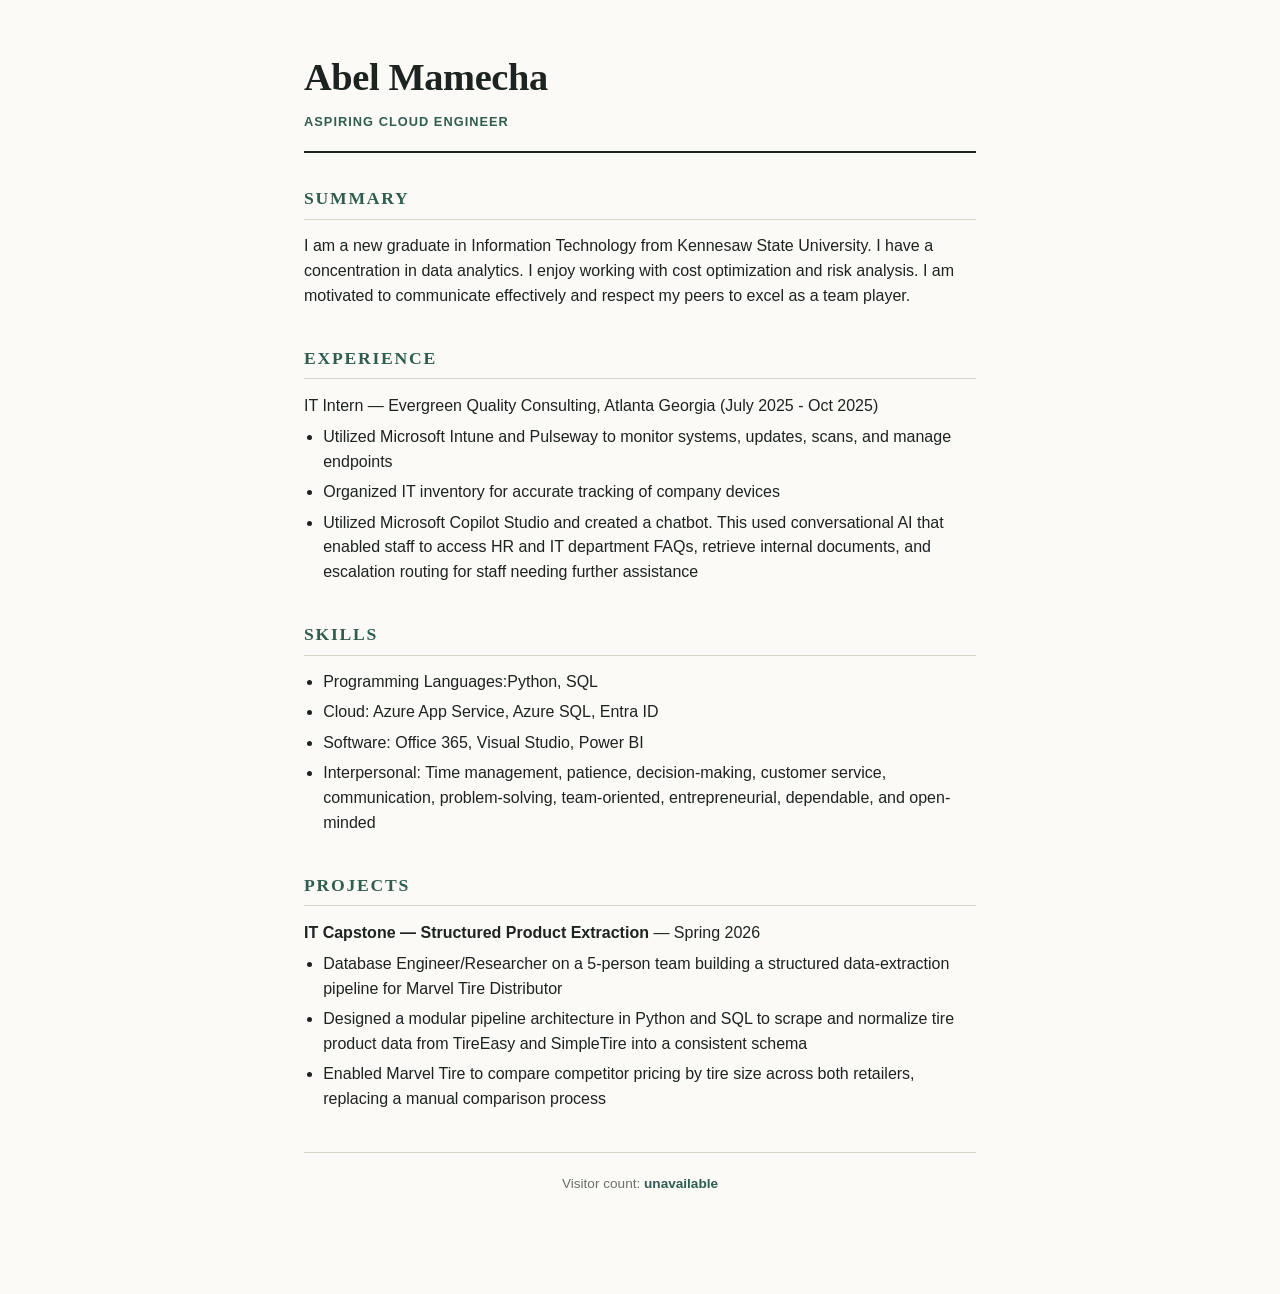
==== frontend/index.html @ 66d7a068 "Restructure repo into frontend/backend/infra folders with separate CI/CD workflows" ====
<!DOCTYPE html>
<html lang="en">
<head>
  <meta charset="UTF-8">
  <title>Abel Mamecha — Resume</title>
  <link rel="stylesheet" href="style.css">
</head>
<body>
  <header>
    <h1>Abel Mamecha</h1>
    <p>Aspiring Cloud Engineer</p>
  </header>

  <section>
    <h2>Summary</h2>
    <p>I am a new graduate in Information Technology from Kennesaw State University. I have a concentration in data analytics. I enjoy working with cost optimization and risk analysis. I am motivated to communicate effectively and respect my peers to excel as a team player.</p>
  </section>

  <section>
    <h2>Experience</h2>
    <p>IT Intern — Evergreen Quality Consulting, Atlanta Georgia (July 2025 - Oct 2025)</p>
    <ul>
      <li>Utilized Microsoft Intune and Pulseway to monitor systems, updates, scans, and manage endpoints</li>
      <li>Organized IT inventory for accurate tracking of company devices</li>
      <li>Utilized Microsoft Copilot Studio and created a chatbot. This used conversational AI that enabled staff to access HR and IT department FAQs, retrieve internal documents, and escalation routing for staff needing further assistance</li>
    </ul>
  </section>

  <section>
    <h2>Skills</h2>
    <ul>
      <li>Programming Languages:Python, SQL</li>
      <li>Cloud: Azure App Service, Azure SQL, Entra ID</li>
      <li>Software: Office 365, Visual Studio, Power BI</li>
      <li>Interpersonal: Time management, patience, decision-making, customer service, communication, problem-solving, team-oriented, entrepreneurial, dependable, and open-minded</li>
    </ul>
  </section>

  <section> 
  <h2>Projects</h2>

  <div>
    <p><strong>IT Capstone — Structured Product Extraction</strong> — Spring 2026</p>
    <ul>
      <li>Database Engineer/Researcher on a 5-person team building a structured data-extraction pipeline for Marvel Tire Distributor</li>
      <li>Designed a modular pipeline architecture in Python and SQL to scrape and normalize tire product data from TireEasy and SimpleTire into a consistent schema</li>
      <li>Enabled Marvel Tire to compare competitor pricing by tire size across both retailers, replacing a manual comparison process</li>
    </ul>
  </div>


  <footer>
    <p>Visitor count: <span id="visitor-count">Loading...</span></p>
  </footer>

  <script src="script.js"></script>
</body>
</html>
---- frontend/style.css ----
/* ---------- Base ---------- */
:root {
  --ink: #1c2321;
  --paper: #fbfaf7;
  --line: #d8d4c8;
  --accent: #2f5d50;
  --muted: #6b6f6a;
  --serif: "Georgia", "Iowan Old Style", "Times New Roman", serif;
  --sans: "Helvetica Neue", Arial, sans-serif;
}

* {
  box-sizing: border-box;
}

body {
  margin: 0;
  background: var(--paper);
  color: var(--ink);
  font-family: var(--sans);
  font-size: 16px;
  line-height: 1.55;
  max-width: 720px;
  padding: 3rem 1.5rem 4rem;
  margin-inline: auto;
}

/* ---------- Header ---------- */
header {
  border-bottom: 2px solid var(--ink);
  padding-bottom: 1.25rem;
  margin-bottom: 2rem;
}

header h1 {
  font-family: var(--serif);
  font-size: 2.4rem;
  letter-spacing: -0.01em;
  margin: 0 0 0.25rem;
}

header p {
  margin: 0;
  color: var(--accent);
  font-weight: 600;
  text-transform: uppercase;
  letter-spacing: 0.08em;
  font-size: 0.8rem;
}

/* ---------- Sections ---------- */
section {
  margin-bottom: 2.25rem;
}

section h2 {
  font-family: var(--serif);
  font-size: 1.1rem;
  text-transform: uppercase;
  letter-spacing: 0.1em;
  color: var(--accent);
  border-bottom: 1px solid var(--line);
  padding-bottom: 0.4rem;
  margin-bottom: 0.9rem;
}

section p {
  margin: 0 0 0.4rem;
}

section ul {
  margin: 0;
  padding-left: 1.2rem;
}

section li {
  margin-bottom: 0.35rem;
}

/* ---------- Footer / visitor counter ---------- */
footer {
  margin-top: 2.5rem;
  padding-top: 1.25rem;
  border-top: 1px solid var(--line);
  font-size: 0.85rem;
  color: var(--muted);
  text-align: center;
}

#visitor-count {
  font-weight: 700;
  color: var(--accent);
}

/* ---------- Responsive ---------- */
@media (max-width: 480px) {
  body {
    padding: 2rem 1.25rem 3rem;
  }
  header h1 {
    font-size: 1.9rem;
  }
}
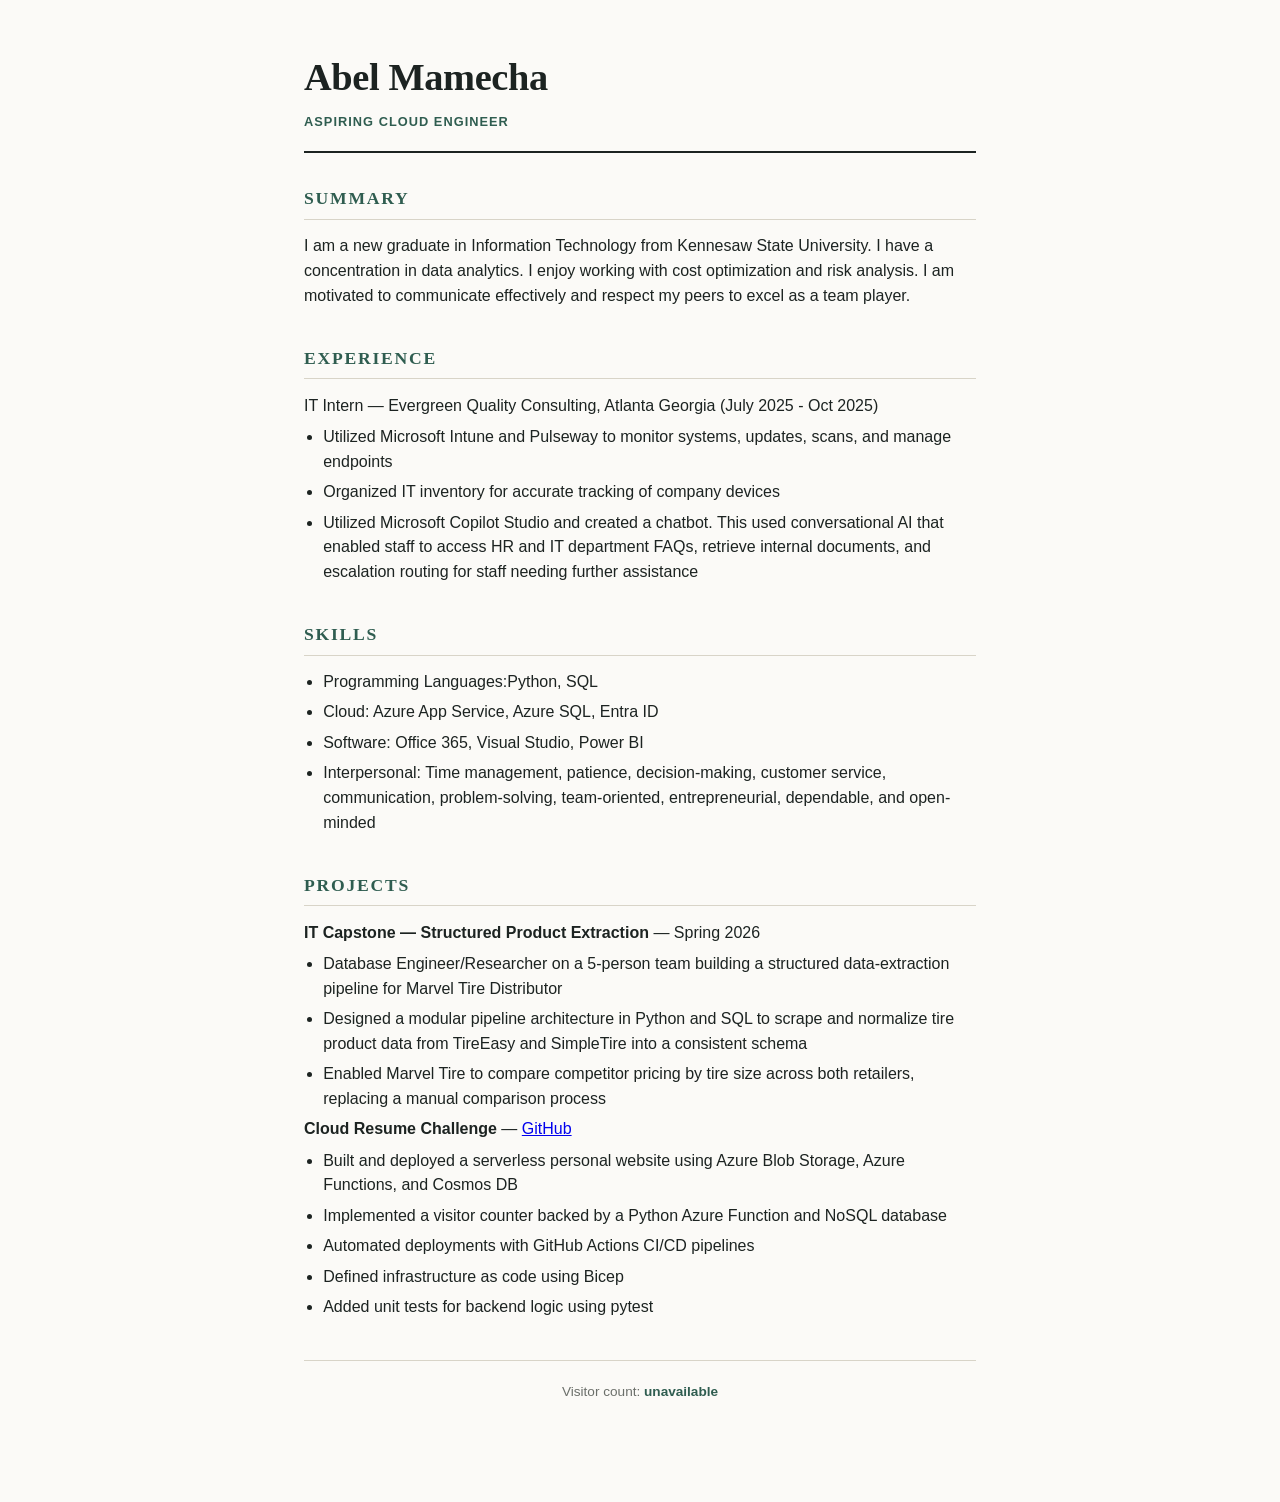
==== commit 75e305eb: "Add Projects section to resume" ====
--- a/frontend/index.html
+++ b/frontend/index.html
@@ -48,6 +48,16 @@
     </ul>
   </div>
 
+  <div>
+    <p><strong>Cloud Resume Challenge</strong> — <a href="https://github.com/AbelMamecha1/Cloud-Resume-Challenge" target="_blank">GitHub</a></p>
+    <ul>
+      <li>Built and deployed a serverless personal website using Azure Blob Storage, Azure Functions, and Cosmos DB</li>
+      <li>Implemented a visitor counter backed by a Python Azure Function and NoSQL database</li>
+      <li>Automated deployments with GitHub Actions CI/CD pipelines</li>
+      <li>Defined infrastructure as code using Bicep</li>
+      <li>Added unit tests for backend logic using pytest</li>
+    </ul>
+  </div>
 
   <footer>
     <p>Visitor count: <span id="visitor-count">Loading...</span></p>
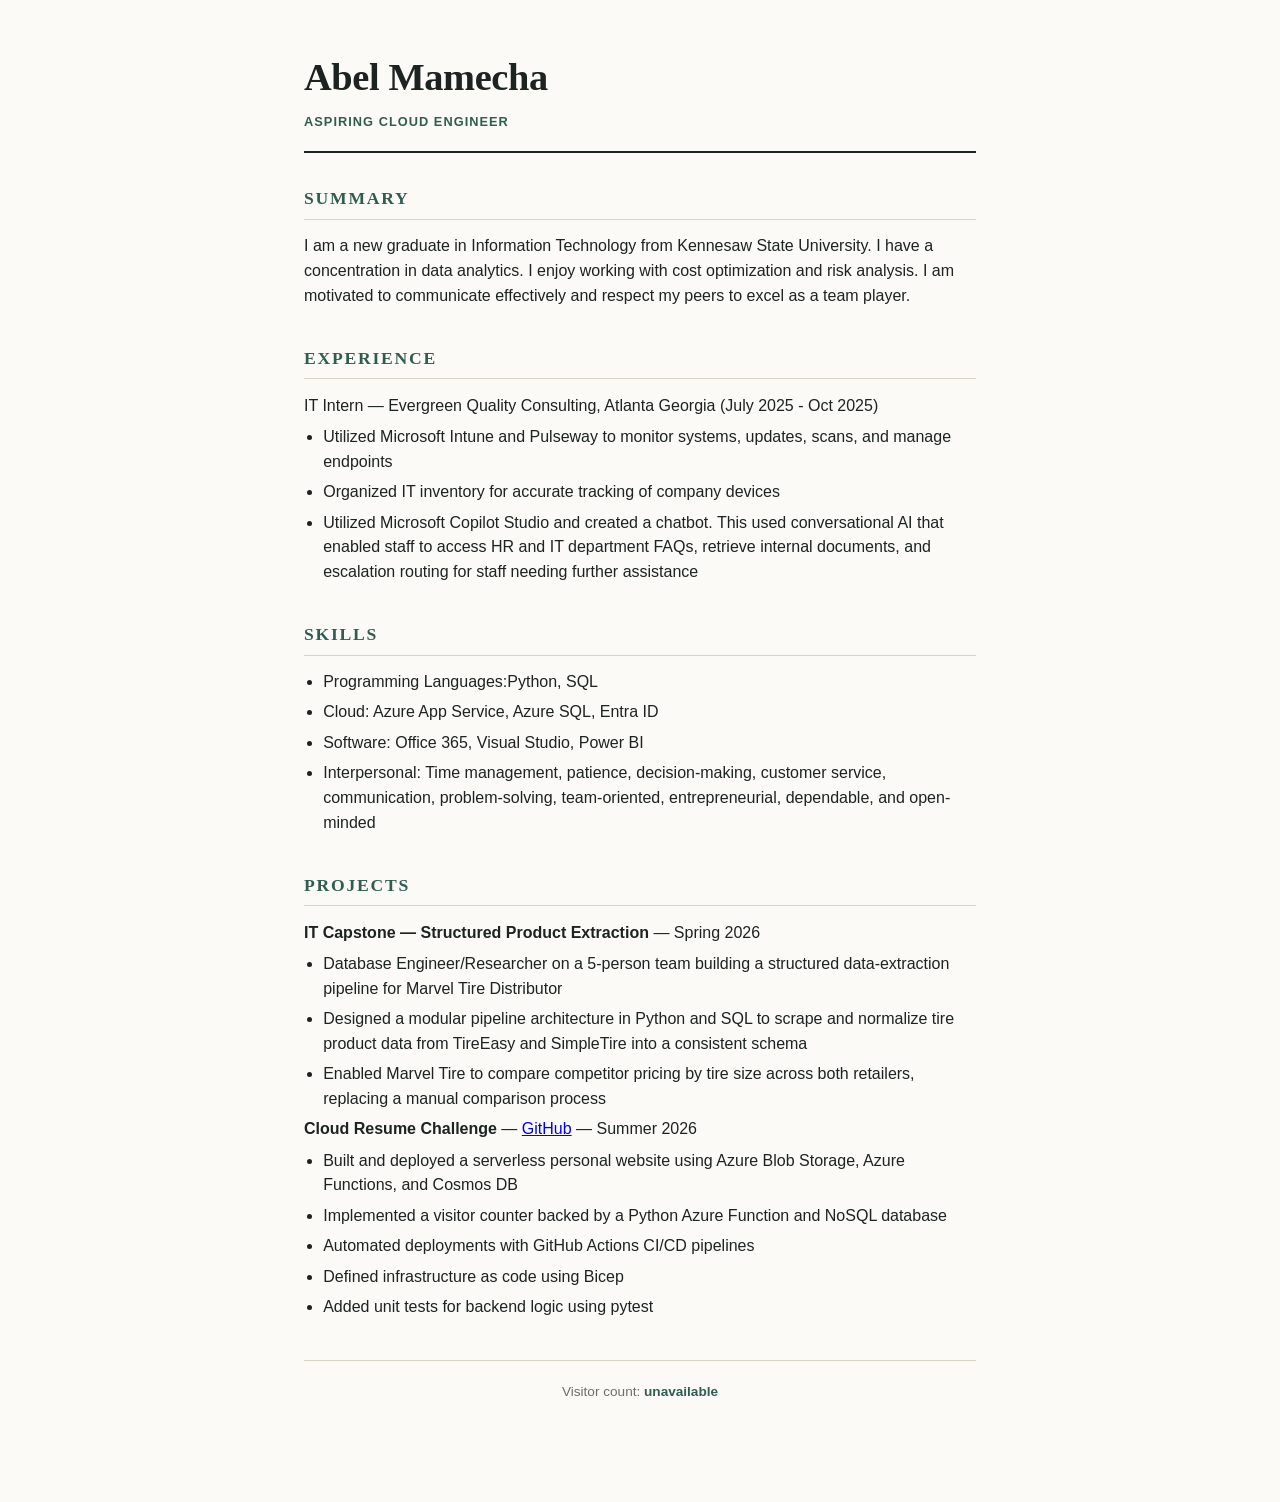
==== commit f996f17f: "Edit Projects section to resume" ====
--- a/frontend/index.html
+++ b/frontend/index.html
@@ -49,7 +49,7 @@
   </div>
 
   <div>
-    <p><strong>Cloud Resume Challenge</strong> — <a href="https://github.com/AbelMamecha1/Cloud-Resume-Challenge" target="_blank">GitHub</a></p>
+    <p><strong>Cloud Resume Challenge</strong> — <a href="https://github.com/AbelMamecha1/Cloud-Resume-Challenge" target="_blank">GitHub</a> — Summer 2026</p>
     <ul>
       <li>Built and deployed a serverless personal website using Azure Blob Storage, Azure Functions, and Cosmos DB</li>
       <li>Implemented a visitor counter backed by a Python Azure Function and NoSQL database</li>
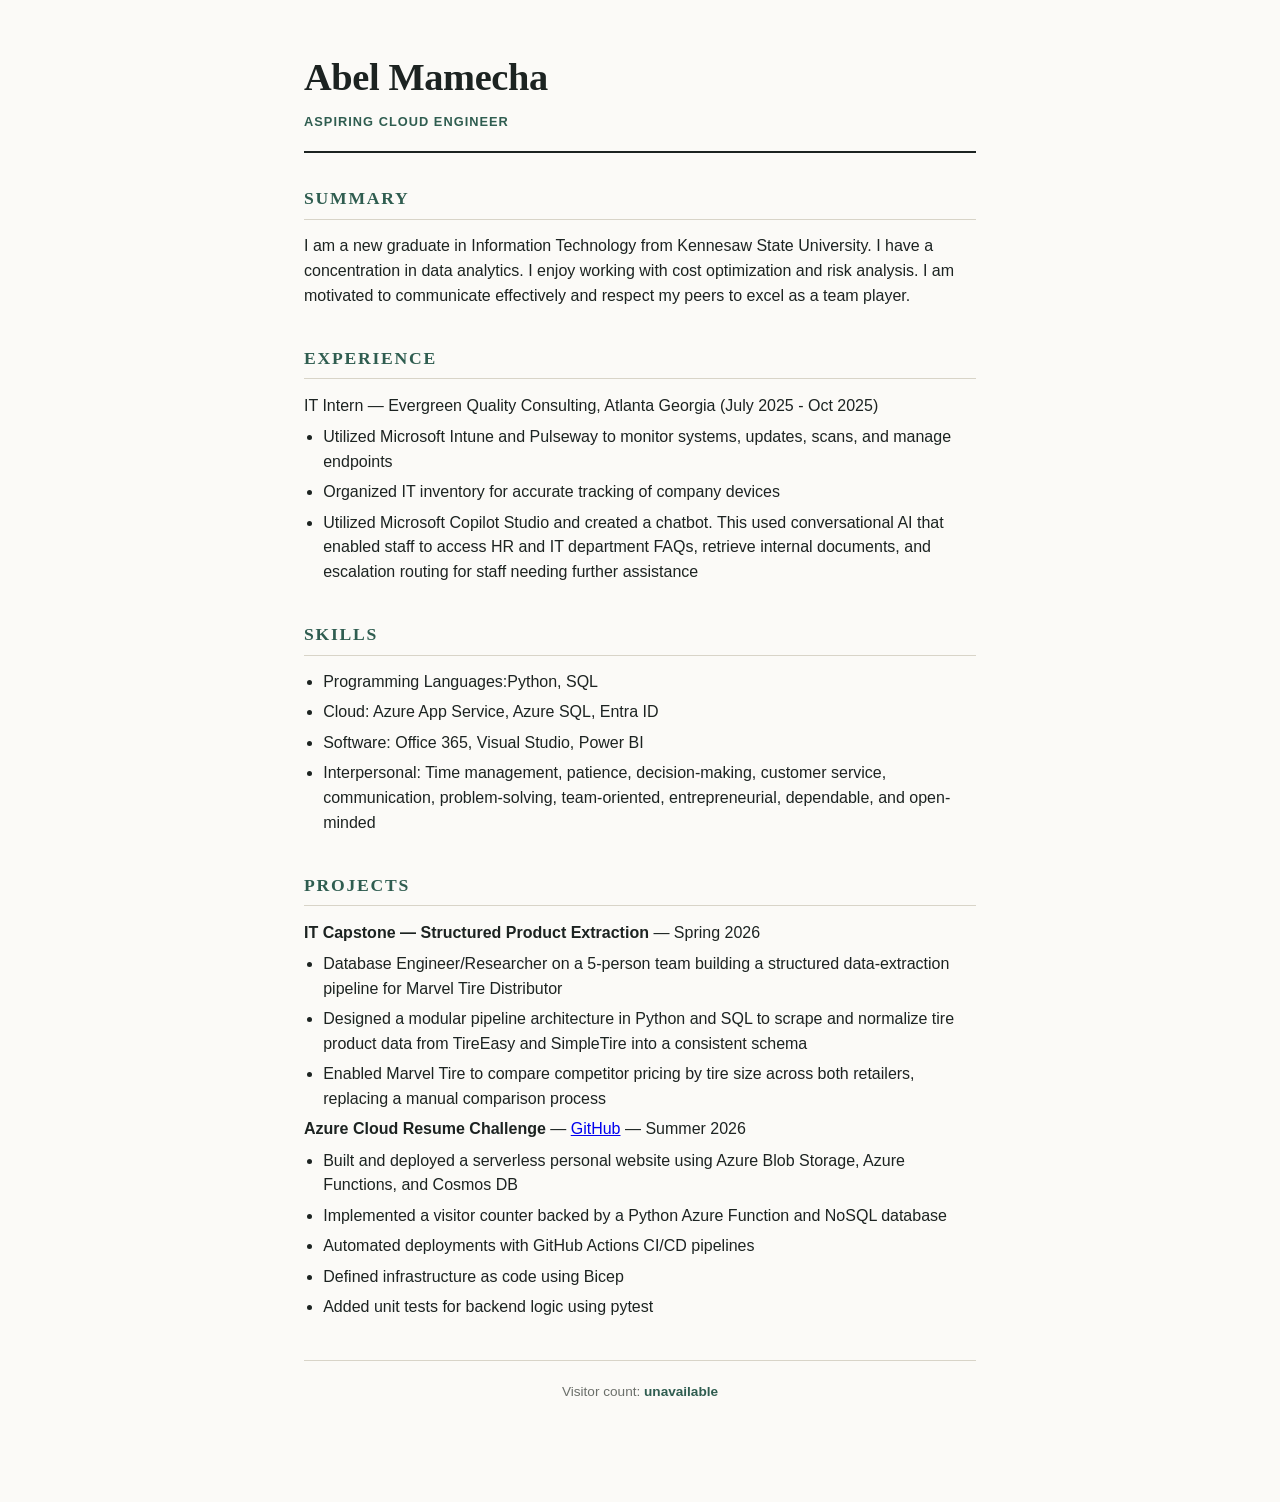
==== commit 4a96eab8: "Edit Projects section to resume" ====
--- a/frontend/index.html
+++ b/frontend/index.html
@@ -49,7 +49,7 @@
   </div>
 
   <div>
-    <p><strong>Cloud Resume Challenge</strong> — <a href="https://github.com/AbelMamecha1/Cloud-Resume-Challenge" target="_blank">GitHub</a> — Summer 2026</p>
+    <p><strong>Azure Cloud Resume Challenge</strong> — <a href="https://github.com/AbelMamecha1/Cloud-Resume-Challenge" target="_blank">GitHub</a> — Summer 2026</p>
     <ul>
       <li>Built and deployed a serverless personal website using Azure Blob Storage, Azure Functions, and Cosmos DB</li>
       <li>Implemented a visitor counter backed by a Python Azure Function and NoSQL database</li>
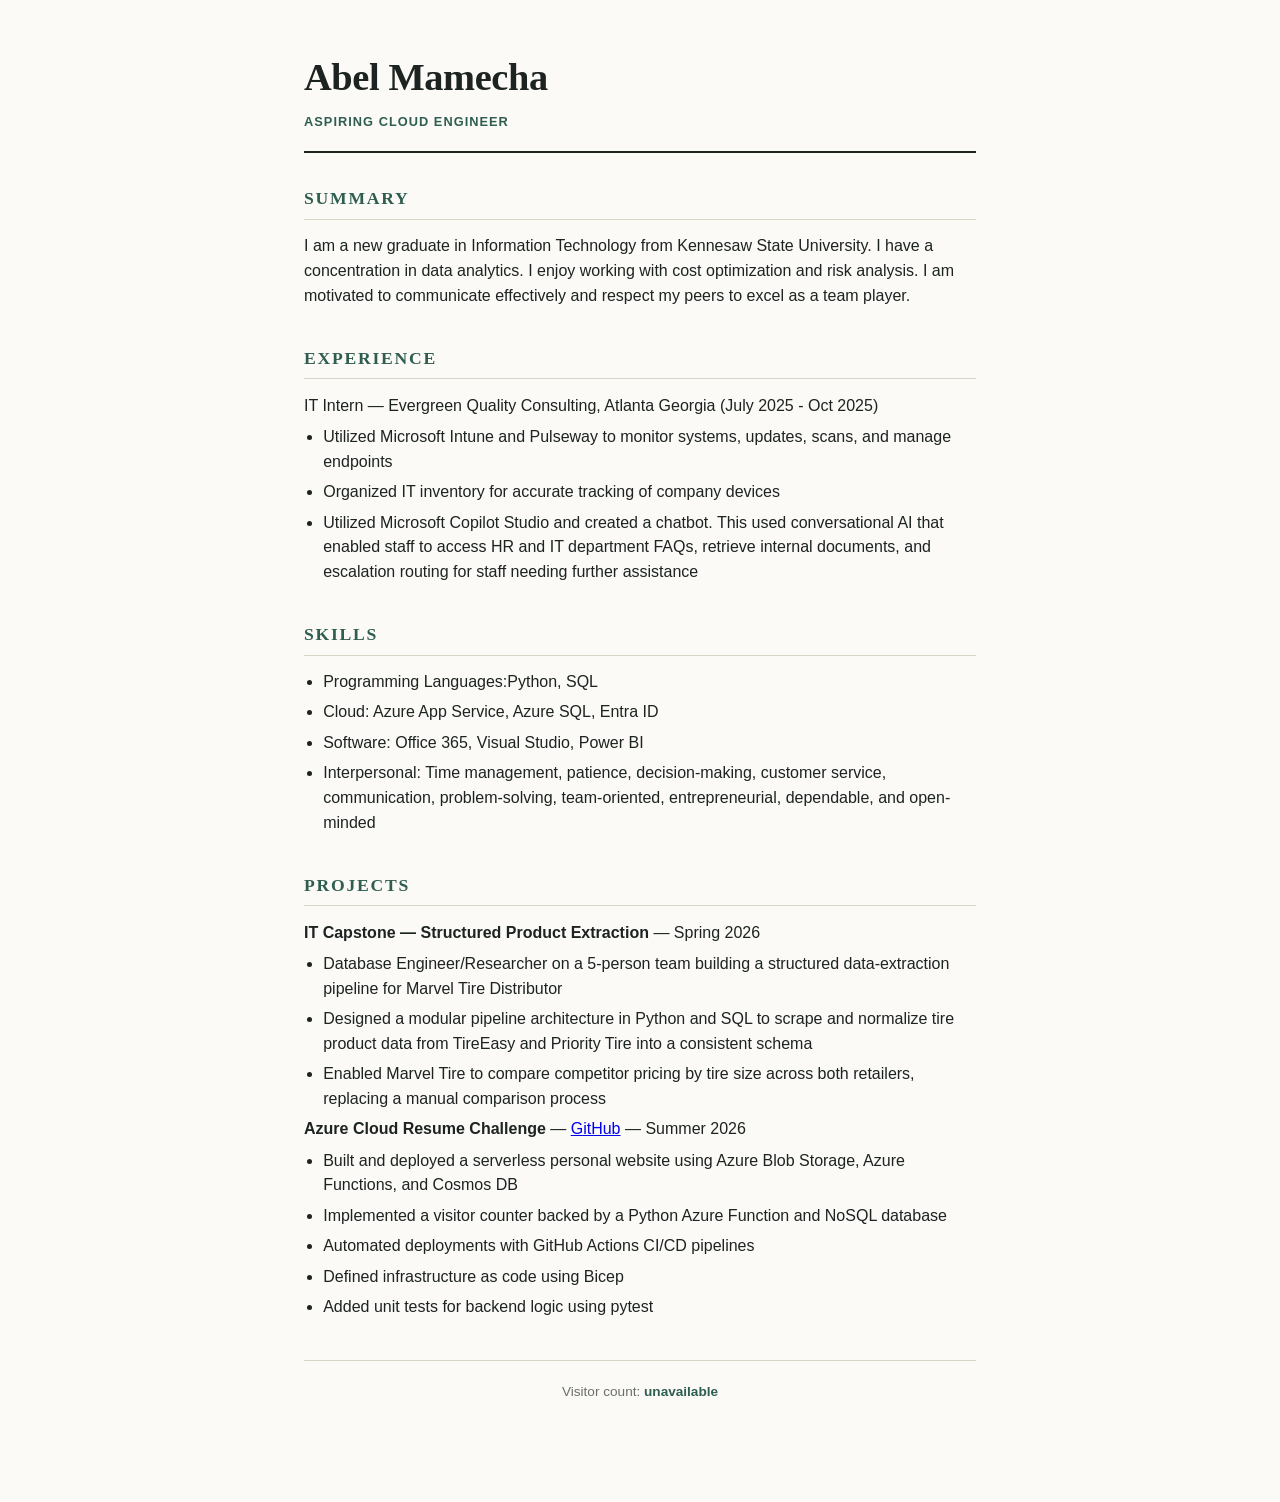
==== commit 7b0a7a1b: "Edit Projects Section" ====
--- a/frontend/index.html
+++ b/frontend/index.html
@@ -43,7 +43,7 @@
     <p><strong>IT Capstone — Structured Product Extraction</strong> — Spring 2026</p>
     <ul>
       <li>Database Engineer/Researcher on a 5-person team building a structured data-extraction pipeline for Marvel Tire Distributor</li>
-      <li>Designed a modular pipeline architecture in Python and SQL to scrape and normalize tire product data from TireEasy and SimpleTire into a consistent schema</li>
+      <li>Designed a modular pipeline architecture in Python and SQL to scrape and normalize tire product data from TireEasy and Priority Tire into a consistent schema</li>
       <li>Enabled Marvel Tire to compare competitor pricing by tire size across both retailers, replacing a manual comparison process</li>
     </ul>
   </div>
